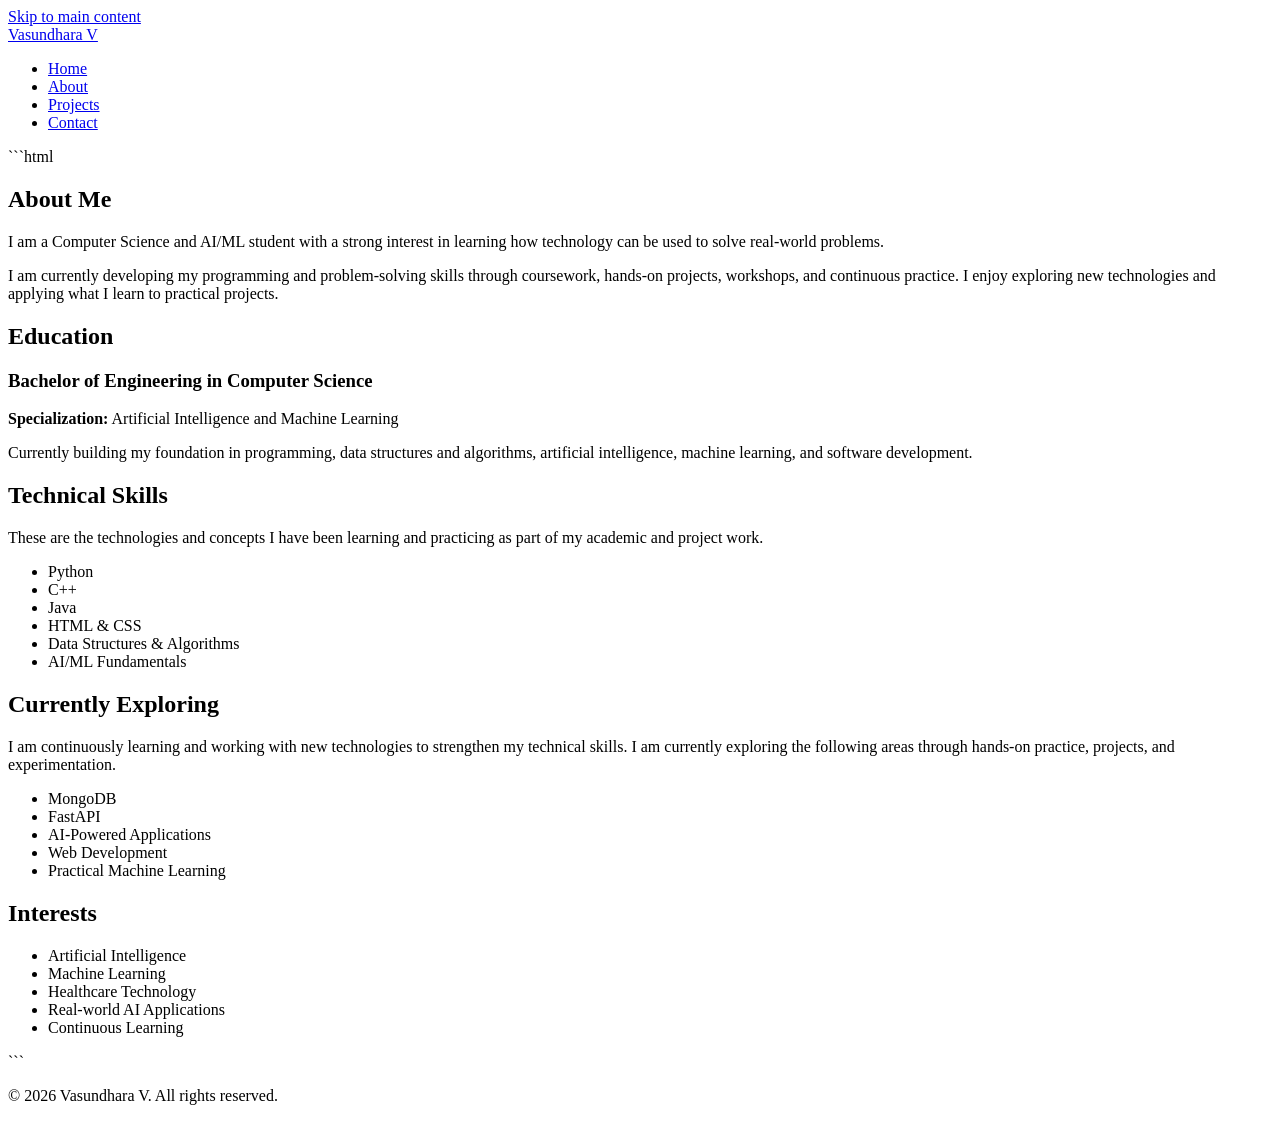
==== about.html @ bc4fdab8 "Add files via upload" ====
<!DOCTYPE html>
<html lang="en">

<head>
    <meta charset="UTF-8">

    <meta name="viewport" content="width=device-width, initial-scale=1.0">

    <meta name="description"
          content="Learn more about Vasundhara V, a Computer Science and AI/ML student, her education, interests, and technical skills.">

    <meta name="author" content="Vasundhara V">

    <title>About Me | Vasundhara V</title>

    <link rel="stylesheet" href="css/portfolio.css">
</head>

<body>

    <!-- Skip link for keyboard users -->
    <a href="#main-content" class="skip-link">
        Skip to main content
    </a>

    <header>

        <nav aria-label="Main navigation">

            <a href="index.html">
                Vasundhara V
            </a>

            <ul>
                <li>
                    <a href="index.html">Home</a>
                </li>

                <li>
                    <a href="about.html" aria-current="page">
                        About
                    </a>
                </li>

                <li>
                    <a href="projects.html">Projects</a>
                </li>

                <li>
                    <a href="contact.html">Contact</a>
                </li>
            </ul>

        </nav>

    </header>

    ```html
<main id="main-content">

    <section aria-labelledby="about-heading">

        <h1 id="about-heading">About Me</h1>

        <p>
            I am a Computer Science and AI/ML student with a strong
            interest in learning how technology can be used to solve
            real-world problems.
        </p>

        <p>
            I am currently developing my programming and problem-solving
            skills through coursework, hands-on projects, workshops,
            and continuous practice. I enjoy exploring new technologies
            and applying what I learn to practical projects.
        </p>

    </section>


    <section aria-labelledby="education-heading">

        <h2 id="education-heading">Education</h2>

        <article>

            <h3>Bachelor of Engineering in Computer Science</h3>

            <p>
                <strong>Specialization:</strong>
                Artificial Intelligence and Machine Learning
            </p>

            <p>
                Currently building my foundation in programming,
                data structures and algorithms, artificial intelligence,
                machine learning, and software development.
            </p>

        </article>

    </section>


    <section aria-labelledby="skills-heading">

        <h2 id="skills-heading">Technical Skills</h2>

        <p>
            These are the technologies and concepts I have been learning
            and practicing as part of my academic and project work.
        </p>

        <ul>
            <li>Python</li>
            <li>C++</li>
            <li>Java</li>
            <li>HTML & CSS</li>
            <li>Data Structures & Algorithms</li>
            <li>AI/ML Fundamentals</li>
        </ul>

    </section>


    <section aria-labelledby="exploring-heading">

        <h2 id="exploring-heading">Currently Exploring</h2>

        <p>
            I am continuously learning and working with new technologies
            to strengthen my technical skills. I am currently exploring
            the following areas through hands-on practice, projects,
            and experimentation.
        </p>

        <ul>
            <li>MongoDB</li>
            <li>FastAPI</li>
            <li>AI-Powered Applications</li>
            <li>Web Development</li>
            <li>Practical Machine Learning</li>
        </ul>

    </section>


    <section aria-labelledby="interests-heading">

        <h2 id="interests-heading">Interests</h2>

        <ul>
            <li>Artificial Intelligence</li>
            <li>Machine Learning</li>
            <li>Healthcare Technology</li>
            <li>Real-world AI Applications</li>
            <li>Continuous Learning</li>
        </ul>

    </section>

</main>
```


    <footer>

        <p>
            &copy; 2026 Vasundhara V. All rights reserved.
        </p>

    </footer>

</body>

</html>
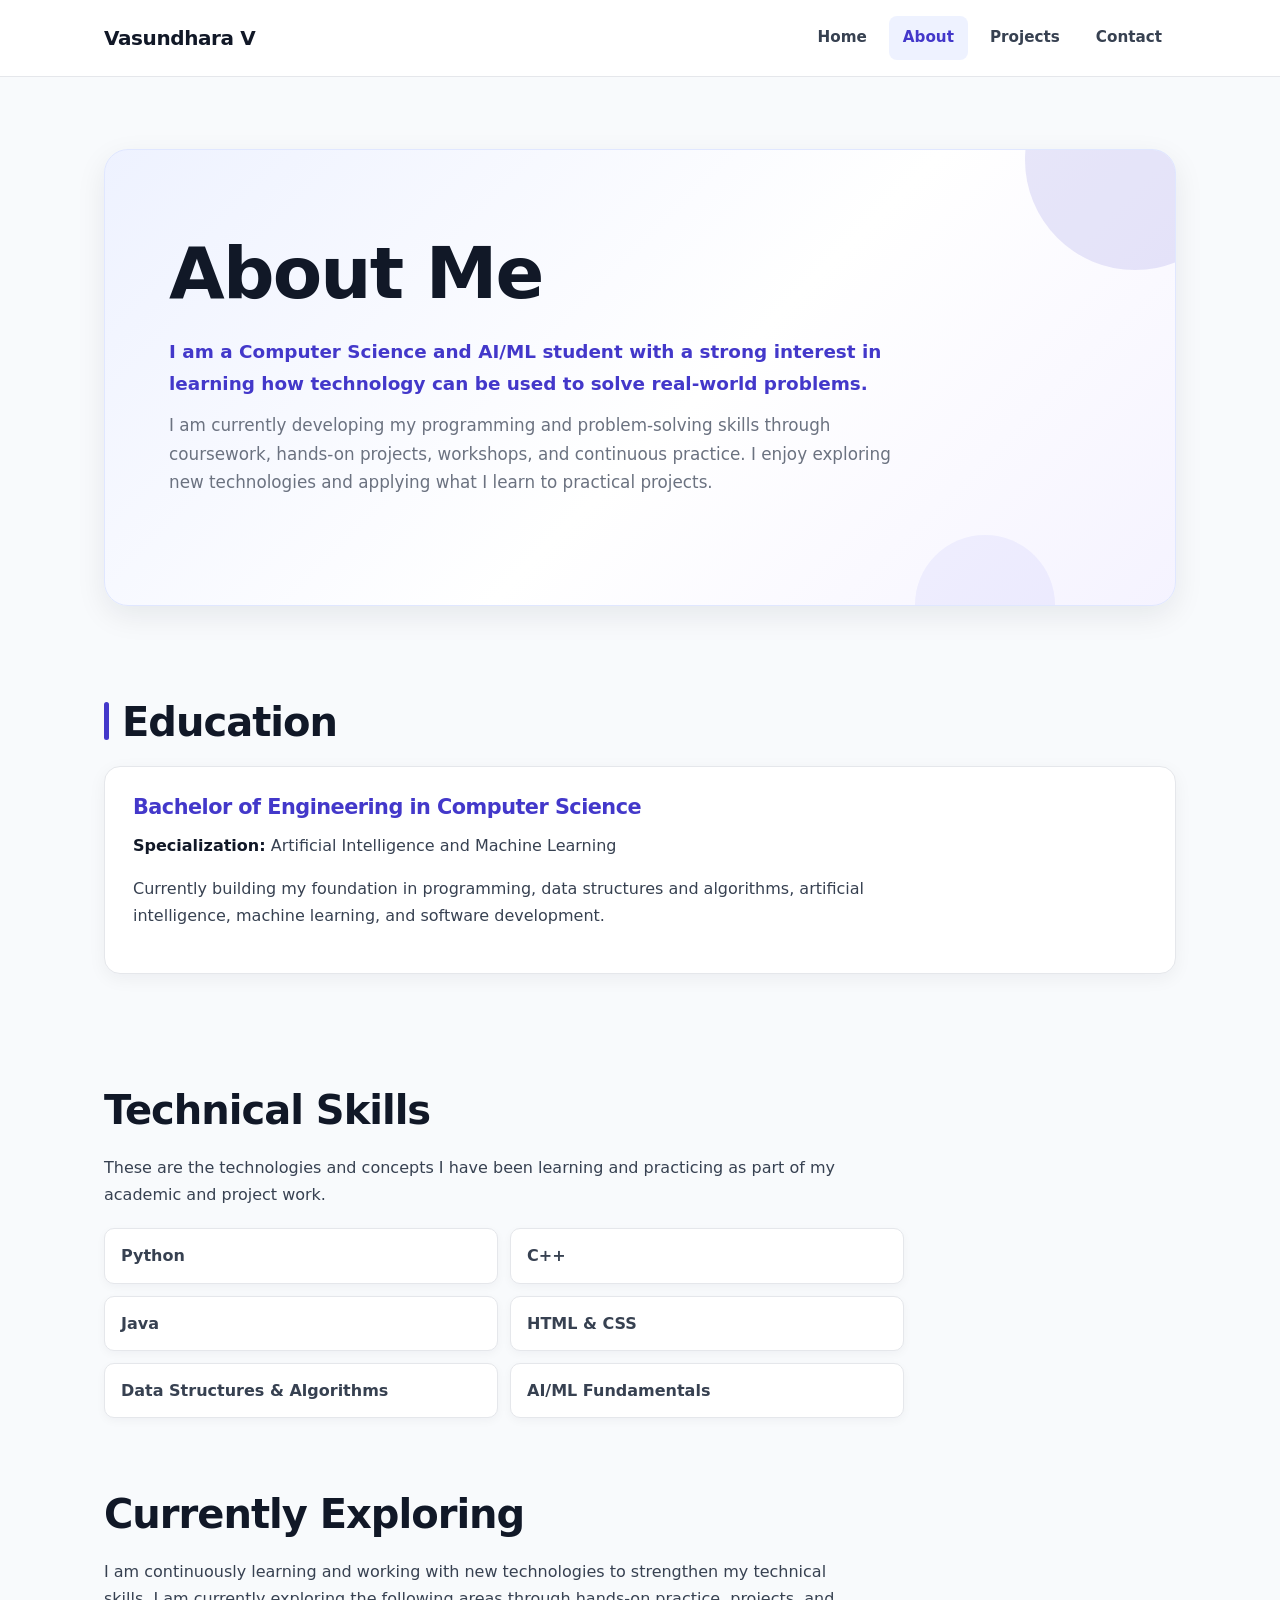
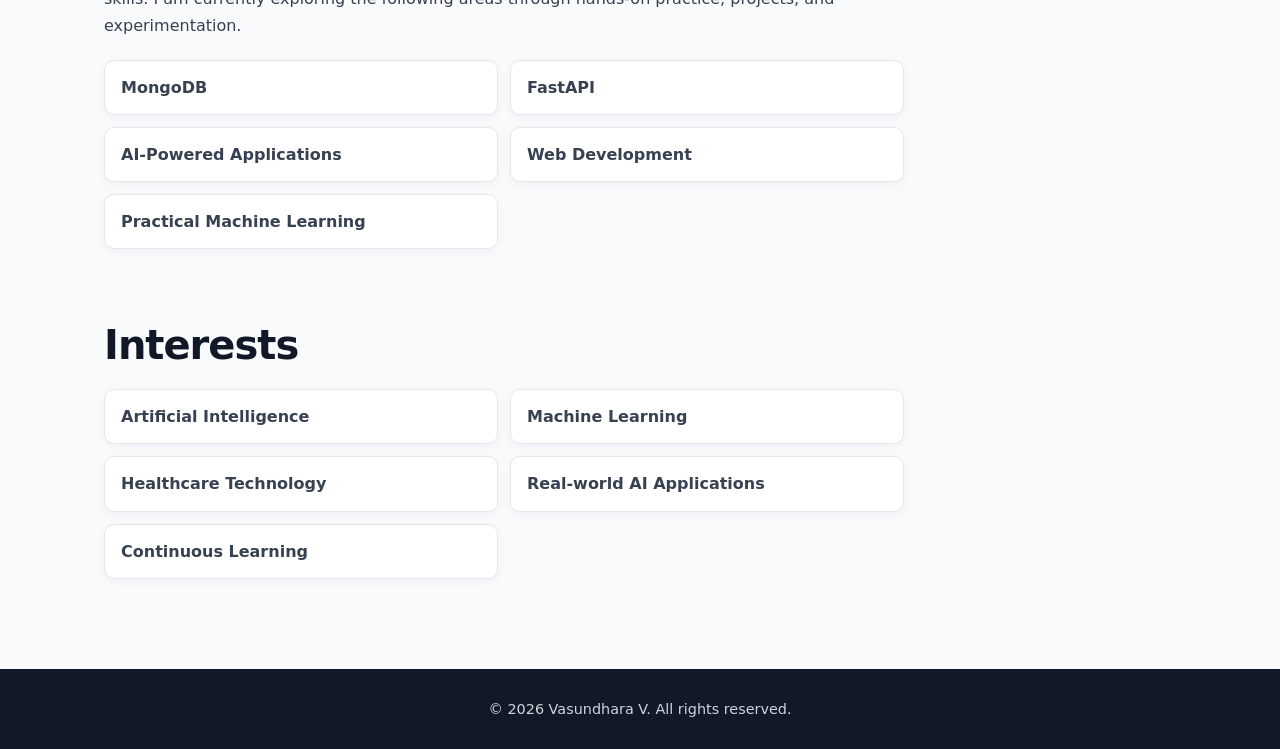
==== commit 11e2e7b5: "Fix HTML formatting in about.html" ====
--- a/about.html
+++ b/about.html
@@ -55,7 +55,7 @@
 
     </header>
 
-    ```html
+    
 <main id="main-content">
 
     <section aria-labelledby="about-heading">
@@ -160,7 +160,7 @@
     </section>
 
 </main>
-```
+
 
 
     <footer>
@@ -173,4 +173,4 @@
 
 </body>
 
-</html>+</html>
--- a/css/portfolio.css
+++ b/css/portfolio.css
@@ -0,0 +1,865 @@
+/* =========================================
+   Vasundhara V - Professional Portfolio
+   ========================================= */
+
+:root {
+    --primary: #4338ca;
+    --primary-dark: #312e81;
+    --primary-light: #eef2ff;
+    --navy: #111827;
+    --text: #374151;
+    --muted: #6b7280;
+    --background: #f8fafc;
+    --surface: #ffffff;
+    --border: #e5e7eb;
+    --success: #047857;
+    --focus: #f59e0b;
+
+    --max-width: 1120px;
+    --radius: 16px;
+    --shadow: 0 10px 30px rgba(15, 23, 42, 0.08);
+}
+
+
+/* =========================================
+   Base
+   ========================================= */
+
+* {
+    box-sizing: border-box;
+}
+
+html {
+    scroll-behavior: smooth;
+}
+
+body {
+    margin: 0;
+    font-family:
+        Inter,
+        ui-sans-serif,
+        system-ui,
+        -apple-system,
+        BlinkMacSystemFont,
+        "Segoe UI",
+        sans-serif;
+
+    line-height: 1.7;
+    background: var(--background);
+    color: var(--text);
+}
+
+img {
+    max-width: 100%;
+    height: auto;
+}
+
+a {
+    color: var(--primary);
+}
+
+p {
+    max-width: 760px;
+}
+
+
+/* =========================================
+   Accessibility - Skip Link
+   ========================================= */
+
+.skip-link {
+    position: absolute;
+    top: -100px;
+    left: 20px;
+
+    padding: 12px 18px;
+
+    background: var(--navy);
+    color: #ffffff;
+
+    text-decoration: none;
+    font-weight: 700;
+
+    border-radius: 8px;
+
+    z-index: 9999;
+}
+
+.skip-link:focus {
+    top: 20px;
+}
+
+
+/* =========================================
+   Header & Navigation
+   ========================================= */
+
+header {
+    position: sticky;
+    top: 0;
+    z-index: 1000;
+
+    background: rgba(255, 255, 255, 0.96);
+
+    border-bottom: 1px solid var(--border);
+
+    backdrop-filter: blur(12px);
+}
+
+nav {
+    max-width: var(--max-width);
+    margin: 0 auto;
+
+    min-height: 76px;
+    padding: 16px 24px;
+
+    display: flex;
+    align-items: center;
+    justify-content: space-between;
+
+    gap: 30px;
+}
+
+nav > a {
+    color: var(--navy);
+
+    text-decoration: none;
+
+    font-size: 1.25rem;
+    font-weight: 800;
+
+    letter-spacing: -0.02em;
+}
+
+
+
+nav ul {
+    display: flex;
+    align-items: center;
+
+    gap: 8px;
+
+    list-style: none;
+
+    margin: 0;
+    padding: 0;
+}
+
+nav ul a {
+    display: inline-block;
+
+    padding: 9px 14px;
+
+    color: var(--text);
+
+    text-decoration: none;
+
+    font-size: 0.95rem;
+    font-weight: 600;
+
+    border-radius: 8px;
+
+    transition:
+        background-color 0.2s ease,
+        color 0.2s ease;
+}
+
+nav ul a:hover {
+    background: var(--primary-light);
+    color: var(--primary);
+}
+
+nav ul a[aria-current="page"] {
+    background: var(--primary-light);
+    color: var(--primary);
+}
+
+
+/* =========================================
+   Keyboard Focus
+   ========================================= */
+
+a:focus-visible,
+button:focus-visible,
+input:focus-visible,
+textarea:focus-visible {
+    outline: 3px solid var(--focus);
+    outline-offset: 4px;
+}
+
+
+/* =========================================
+   Main Layout
+   ========================================= */
+
+main {
+    max-width: var(--max-width);
+
+    margin: 0 auto;
+
+    padding: 72px 24px 90px;
+}
+
+section {
+    margin-bottom: 72px;
+}
+
+section:last-child {
+    margin-bottom: 0;
+}
+
+
+/* =========================================
+   Headings
+   ========================================= */
+
+h1,
+h2,
+h3 {
+    color: var(--navy);
+
+    line-height: 1.2;
+
+    letter-spacing: -0.025em;
+}
+
+h1 {
+    margin: 0 0 20px;
+
+    font-size: clamp(2.5rem, 6vw, 4.5rem);
+}
+
+h2 {
+    margin: 0 0 20px;
+
+    font-size: clamp(1.8rem, 4vw, 2.5rem);
+}
+
+h3 {
+    margin: 0 0 12px;
+
+    font-size: 1.3rem;
+}
+
+p {
+    margin-top: 0;
+}
+
+
+/* =========================================
+   Home / Hero Section
+   ========================================= */
+
+main > section:first-child {
+    position: relative;
+
+    padding: 80px 64px;
+
+    background:
+        linear-gradient(
+            135deg,
+            #eef2ff 0%,
+            #ffffff 55%,
+            #f5f3ff 100%
+        );
+
+    border: 1px solid #e0e7ff;
+
+    border-radius: 24px;
+
+    box-shadow: var(--shadow);
+
+    overflow: hidden;
+}
+
+main > section:first-child::before {
+    content: "";
+
+    position: absolute;
+
+    width: 220px;
+    height: 220px;
+
+    top: -100px;
+    right: -70px;
+
+    background: rgba(67, 56, 202, 0.12);
+
+    border-radius: 50%;
+}
+
+main > section:first-child::after {
+    content: "";
+
+    position: absolute;
+
+    width: 140px;
+    height: 140px;
+
+    bottom: -70px;
+    right: 120px;
+
+    background: rgba(99, 102, 241, 0.08);
+
+    border-radius: 50%;
+}
+
+main > section:first-child h1,
+main > section:first-child p,
+main > section:first-child a {
+    position: relative;
+    z-index: 1;
+}
+
+main > section:first-child h1 {
+    max-width: 800px;
+}
+
+main > section:first-child > p:first-of-type {
+    color: var(--primary);
+
+    font-size: 1.15rem;
+    font-weight: 700;
+
+    margin-bottom: 12px;
+}
+
+main > section:first-child > p:nth-of-type(2) {
+    color: var(--muted);
+
+    font-size: 1.05rem;
+
+    margin-bottom: 28px;
+}
+
+
+/* =========================================
+   Buttons / CTA
+   ========================================= */
+
+main > section:first-child a {
+    display: inline-flex;
+    align-items: center;
+    justify-content: center;
+
+    padding: 13px 22px;
+
+    background: var(--primary);
+    color: #ffffff;
+
+    border: 2px solid var(--primary);
+
+    border-radius: 10px;
+
+    text-decoration: none;
+
+    font-weight: 700;
+
+    box-shadow: 0 6px 18px rgba(67, 56, 202, 0.2);
+
+    transition:
+        transform 0.2s ease,
+        background-color 0.2s ease,
+        box-shadow 0.2s ease;
+}
+
+main > section:first-child a:hover {
+    background: var(--primary-dark);
+    border-color: var(--primary-dark);
+
+    transform: translateY(-2px);
+
+    box-shadow: 0 10px 24px rgba(67, 56, 202, 0.25);
+}
+
+
+/* =========================================
+   Introduction
+   ========================================= */
+
+main > section:nth-child(2) {
+    padding: 20px 0;
+}
+
+main > section:nth-child(2) h2 {
+    position: relative;
+
+    padding-left: 18px;
+}
+
+main > section:nth-child(2) h2::before {
+    content: "";
+
+    position: absolute;
+
+    left: 0;
+    top: 4px;
+
+    width: 5px;
+    height: 80%;
+
+    background: var(--primary);
+
+    border-radius: 10px;
+}
+
+
+/* =========================================
+   Cards / Articles
+   ========================================= */
+
+article {
+    margin-bottom: 20px;
+
+    padding: 28px;
+
+    background: var(--surface);
+
+    border: 1px solid var(--border);
+
+    border-radius: var(--radius);
+
+    box-shadow: 0 5px 18px rgba(15, 23, 42, 0.05);
+
+    transition:
+        transform 0.2s ease,
+        box-shadow 0.2s ease,
+        border-color 0.2s ease;
+}
+
+article:hover {
+    transform: translateY(-4px);
+
+    border-color: #c7d2fe;
+
+    box-shadow: var(--shadow);
+}
+
+article h3 {
+    color: var(--primary);
+}
+
+article strong {
+    color: var(--navy);
+}
+
+
+/* =========================================
+   Lists / Skills
+   ========================================= */
+
+section ul {
+    max-width: 800px;
+
+    margin: 20px 0 0;
+    padding: 0;
+
+    list-style: none;
+
+    display: grid;
+    grid-template-columns: repeat(2, minmax(0, 1fr));
+
+    gap: 12px;
+}
+
+section li {
+    padding: 13px 16px;
+
+    background: var(--surface);
+
+    border: 1px solid var(--border);
+
+    border-radius: 10px;
+
+    font-weight: 600;
+
+    box-shadow: 0 3px 10px rgba(15, 23, 42, 0.04);
+}
+
+
+/* =========================================
+   Contact Form
+   ========================================= */
+
+form {
+    max-width: 760px;
+
+    padding: 34px;
+
+    background: var(--surface);
+
+    border: 1px solid var(--border);
+
+    border-radius: var(--radius);
+
+    box-shadow: var(--shadow);
+}
+
+form div {
+    margin-bottom: 22px;
+}
+
+label {
+    display: block;
+
+    margin-bottom: 8px;
+
+    color: var(--navy);
+
+    font-weight: 700;
+}
+
+input,
+textarea {
+    width: 100%;
+
+    padding: 13px 15px;
+
+    font: inherit;
+
+    color: var(--navy);
+
+    background: #ffffff;
+
+    border: 1.5px solid #cbd5e1;
+
+    border-radius: 9px;
+
+    transition:
+        border-color 0.2s ease,
+        box-shadow 0.2s ease;
+}
+
+input:hover,
+textarea:hover {
+    border-color: #94a3b8;
+}
+
+input:focus,
+textarea:focus {
+    border-color: var(--primary);
+
+    box-shadow: 0 0 0 4px rgba(67, 56, 202, 0.12);
+
+    outline: none;
+}
+
+textarea {
+    min-height: 150px;
+
+    resize: vertical;
+}
+
+button {
+    padding: 13px 24px;
+
+    font: inherit;
+    font-weight: 700;
+
+    color: #ffffff;
+
+    background: var(--primary);
+
+    border: 2px solid var(--primary);
+
+    border-radius: 10px;
+
+    cursor: pointer;
+
+    transition:
+        background-color 0.2s ease,
+        transform 0.2s ease;
+}
+
+button:hover {
+    background: var(--primary-dark);
+
+    border-color: var(--primary-dark);
+
+    transform: translateY(-2px);
+}
+
+
+/* =========================================
+   Footer
+   ========================================= */
+
+footer {
+    padding: 28px 24px;
+
+    text-align: center;
+
+    background: var(--navy);
+
+    color: #d1d5db;
+}
+
+footer p {
+    margin: 0 auto;
+
+    font-size: 0.9rem;
+}
+
+footer a {
+    color: #ffffff;
+}
+
+
+/* =========================================
+   Responsive Design
+   ========================================= */
+
+@media (max-width: 800px) {
+
+    nav {
+        flex-direction: column;
+
+        padding: 18px 20px;
+
+        gap: 12px;
+    }
+
+    nav ul {
+        flex-wrap: wrap;
+
+        justify-content: center;
+    }
+
+    main {
+        padding: 45px 18px 65px;
+    }
+
+    main > section:first-child {
+        padding: 55px 28px;
+    }
+
+    section ul {
+        grid-template-columns: 1fr;
+    }
+}
+
+
+@media (max-width: 520px) {
+
+    nav ul {
+        gap: 2px;
+    }
+
+    nav ul a {
+        padding: 8px 9px;
+
+        font-size: 0.88rem;
+    }
+
+    main > section:first-child {
+        padding: 42px 22px;
+
+        border-radius: 18px;
+    }
+
+    h1 {
+        font-size: 2.4rem;
+    }
+
+    h2 {
+        font-size: 1.8rem;
+    }
+
+    article {
+        padding: 22px;
+    }
+
+    form {
+        padding: 22px;
+    }
+}
+
+
+/* =========================================
+   Reduced Motion Accessibility
+   ========================================= */
+
+@media (prefers-reduced-motion: reduce) {
+
+    html {
+        scroll-behavior: auto;
+    }
+
+    *,
+    *::before,
+    *::after {
+        transition-duration: 0.01ms !important;
+        animation-duration: 0.01ms !important;
+        animation-iteration-count: 1 !important;
+    }
+}
+/* =========================================
+   Professional Hero Layout
+   ========================================= */
+
+.hero {
+    display: grid;
+    grid-template-columns: 1.2fr 0.8fr;
+    align-items: center;
+    gap: 60px;
+}
+
+.hero-content {
+    position: relative;
+    z-index: 2;
+}
+
+.hero-label {
+    color: var(--primary);
+    font-size: 0.78rem;
+    font-weight: 800;
+    letter-spacing: 0.12em;
+    margin-bottom: 14px;
+}
+
+.hero h1 span {
+    color: var(--primary);
+}
+
+.hero-role {
+    color: var(--primary-dark);
+    font-size: 1.2rem;
+    font-weight: 700;
+    margin-bottom: 12px;
+}
+
+
+/* =========================================
+   Profile Photo
+   ========================================= */
+
+.hero-visual {
+    display: flex;
+    justify-content: center;
+    align-items: center;
+    position: relative;
+}
+
+.hero-visual::before {
+    content: "";
+    position: absolute;
+
+    width: 310px;
+    height: 310px;
+
+    border-radius: 50%;
+
+    background: var(--primary-light);
+
+    border: 1px solid #c7d2fe;
+
+    transform: translate(12px, 12px);
+
+    z-index: 0;
+}
+
+.hero-visual img {
+    position: relative;
+    z-index: 1;
+
+    width: 280px;
+    height: 280px;
+
+    object-fit: cover;
+
+    border-radius: 50%;
+
+    border: 8px solid #ffffff;
+
+    box-shadow:
+        0 20px 45px rgba(15, 23, 42, 0.16),
+        0 0 0 1px #dbeafe;
+
+    transition:
+        transform 0.3s ease,
+        box-shadow 0.3s ease;
+}
+
+.hero-visual img:hover {
+    transform: translateY(-5px);
+
+    box-shadow:
+        0 25px 55px rgba(15, 23, 42, 0.20),
+        0 0 0 1px #c7d2fe;
+}
+
+
+/* =========================================
+   Mobile Hero
+   ========================================= */
+
+@media (max-width: 800px) {
+
+    .hero {
+        grid-template-columns: 1fr;
+
+        text-align: center;
+
+        gap: 40px;
+    }
+
+    .hero-content p {
+        margin-left: auto;
+        margin-right: auto;
+    }
+
+    .hero-visual {
+        order: -1;
+    }
+
+    .hero-visual::before {
+        width: 260px;
+        height: 260px;
+    }
+
+    .hero-visual img {
+        width: 230px;
+        height: 230px;
+    }
+}
+/* Hero action buttons */
+
+.hero-actions {
+    display: flex;
+    flex-wrap: wrap;
+    gap: 14px;
+    margin-top: 28px;
+}
+
+.hero-actions .secondary-link {
+    background: #ffffff;
+    color: var(--primary);
+    border: 2px solid #c7d2fe;
+    box-shadow: none;
+}
+
+.hero-actions .secondary-link:hover {
+    background: var(--primary-light);
+    color: var(--primary-dark);
+    border-color: var(--primary);
+}
+
+@media (max-width: 520px) {
+    .hero-actions {
+        flex-direction: column;
+    }
+
+    .hero-actions a {
+        width: 100%;
+    }
+}
+
+/* Contact form introduction */
+
+.form-intro {
+    margin-bottom: 24px;
+}
+
+form {
+    margin-top: 0;
+}
